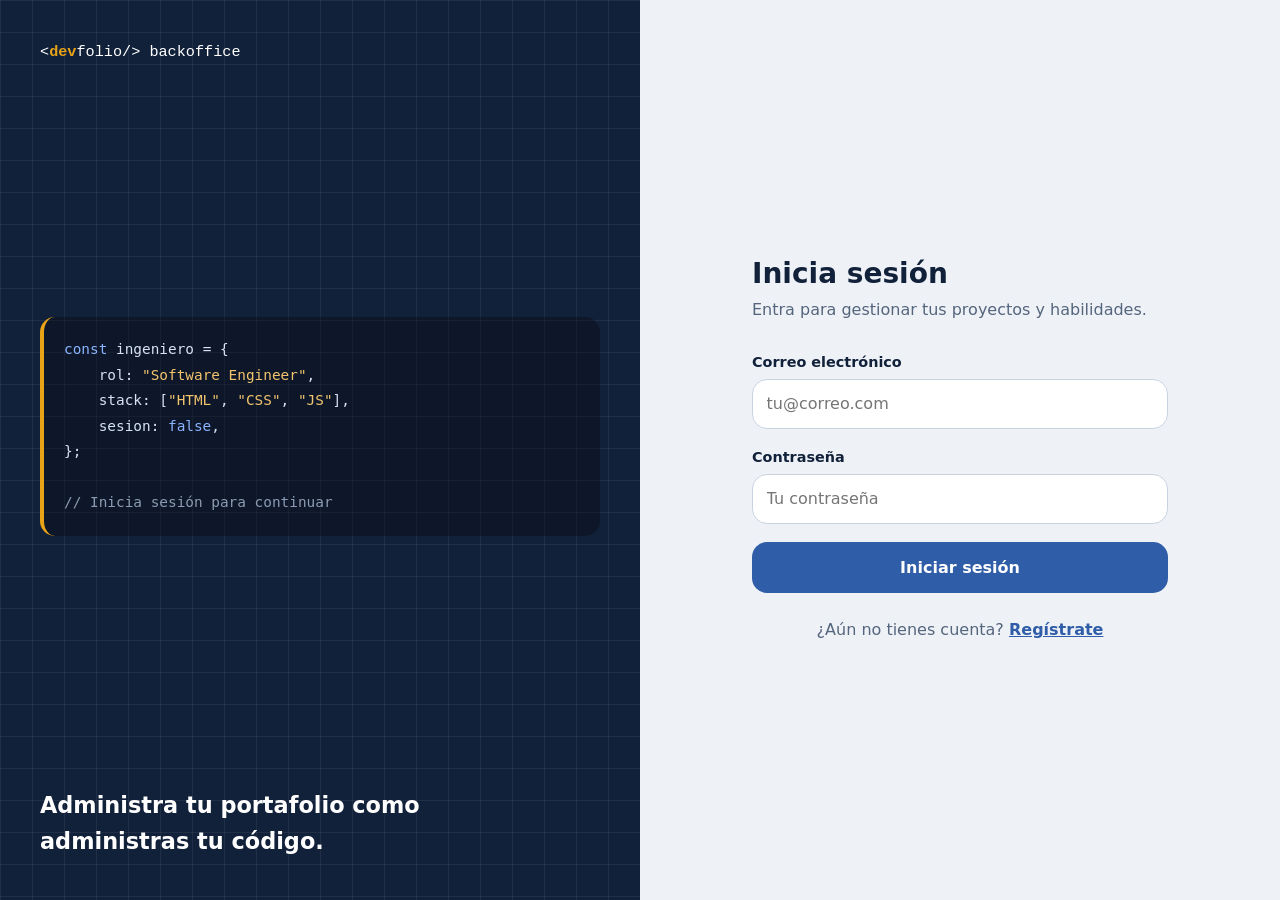
==== backoffice/home.html @ eb41992f "Primer avance proyecto final" ====
<!DOCTYPE html>
<html lang="es">

<head>
  <meta charset="UTF-8">
  <meta name="viewport" content="width=device-width, initial-scale=1.0">
  <meta http-equiv="refresh" content="0; url=login.html">
  <title>Panel - Backoffice</title>
  <link rel="stylesheet" href="css/base.css">
  <link rel="stylesheet" href="css/home.css">
</head>

<body>
  <header class="topbar">
    <p class="brand">&lt;<strong>dev</strong>folio/&gt; backoffice</p>

    <nav aria-label="Principal">
      <ul class="topbar__nav">
        <li><a href="home.html" aria-current="page">Panel</a></li>
        <li><a href="login.html">Cerrar sesión</a></li>
      </ul>
    </nav>
  </header>

  <main class="dashboard">
    <h1>Panel de control</h1>
    <p class="dashboard__intro">Resumen de tu portafolio.</p>

    <section aria-labelledby="resumen-titulo">
      <h2 id="resumen-titulo" class="visually-hidden">Resumen</h2>
      <ul class="stats">
        <li class="stat">
          <span class="stat__value">0</span>
          <span class="stat__label">Proyectos publicados</span>
        </li>
        <li class="stat">
          <span class="stat__value">0</span>
          <span class="stat__label">Habilidades registradas</span>
        </li>
        <li class="stat">
          <span class="stat__value">0</span>
          <span class="stat__label">Experiencias laborales</span>
        </li>
      </ul>
    </section>

    <section class="issues" aria-labelledby="pendientes-titulo">
      <h2 id="pendientes-titulo">Pendientes</h2>
      <ul class="issues__list">
        <li><span class="tag tag--open">abierto</span> Agregar tu primer proyecto</li>
        <li><span class="tag tag--open">abierto</span> Registrar tus habilidades técnicas</li>
        <li><span class="tag tag--open">abierto</span> Completar tu perfil</li>
      </ul>
    </section>
  </main>

  <footer class="footer">
    <p>Backoffice - Ingeniería en Software</p>
  </footer>
</body>

</html>
---- backoffice/css/base.css ----
:root {
  --paper: #eef2f7;
  --ink: #12213a;
  --blue: #2f5da8;
  --blue-dark: #234a8a;
  --amber: #e8a317;
  --muted: #55657d;
  --line: #c9d3e0;
  --white: #ffffff;
  --font-text: system-ui, -apple-system, "Segoe UI", Roboto, sans-serif;
  --font-code: ui-monospace, "SFMono-Regular", Consolas, "Courier New", monospace;
  --radius: 15px;
}

*,
*::before,
*::after {
  box-sizing: border-box;
}

body {
  margin: 0;
  font-family: var(--font-text);
  font-size: 1rem;
  line-height: 1.6;
  color: var(--ink);
  background-color: var(--paper);
}

h1,
h2,
p,
ul {
  margin: 0;
}

ul {
  padding: 0;
  list-style: none;
}

a {
  color: var(--blue);
  font-weight: 600;
}

a:hover {
  color: var(--blue-dark);
}

:focus-visible {
  outline: 3px solid var(--amber);
  outline-offset: 2px;
}

.brand {
  font-family: var(--font-code);
  font-size: 0.95rem;
}

.brand strong {
  color: var(--amber);
}

.field {
  margin-bottom: 1.1rem;
}

.field label {
  display: block;
  margin-bottom: 0.3rem;
  font-weight: 600;
  font-size: 0.9rem;
}

.field input {
  width: 100%;
  padding: 0.7rem 0.85rem;
  font: inherit;
  color: var(--ink);
  background-color: var(--white);
  border: 1px solid var(--line);
  border-radius: var(--radius);
}

.field input:focus-visible {
  border-color: var(--blue);
}

.btn {
  width: 100%;
  padding: 0.8rem 1rem;
  font: inherit;
  font-weight: 700;
  color: var(--white);
  background-color: var(--blue);
  border: none;
  border-radius: var(--radius);
  cursor: pointer;
}

.btn:hover {
  background-color: var(--blue-dark);
}

.visually-hidden {
  position: absolute;
  width: 1px;
  height: 1px;
  overflow: hidden;
  clip: rect(0 0 0 0);
  white-space: nowrap;
}
---- backoffice/css/home.css ----
.topbar {
  display: flex;
  flex-wrap: wrap;
  align-items: center;
  justify-content: space-between;
  gap: 0.75rem;
  padding: 1rem 1.25rem;
  color: var(--white);
  background-color: var(--ink);
}

.topbar__nav {
  display: flex;
  gap: 1.25rem;
}

.topbar__nav a {
  color: #d6e2f5;
  text-decoration: none;
  font-weight: 500;
}

.topbar__nav a:hover,
.topbar__nav a[aria-current="page"] {
  color: var(--amber);
}

.dashboard {
  max-width: 60rem;
  margin: 0 auto;
  padding: 2rem 1.25rem;
}

.dashboard h1 {
  font-size: 1.75rem;
  line-height: 1.2;
}

.dashboard__intro {
  margin: 0.3rem 0 1.75rem;
  color: var(--muted);
}

.stats {
  display: grid;
  grid-template-columns: 1fr;
  gap: 1rem;
}

.stat {
  display: flex;
  flex-direction: column;
  padding: 1.25rem;
  background-color: var(--white);
  border: 1px solid var(--line);
  border-left: 4px solid var(--blue);
  border-radius: var(--radius);
}

.stat__value {
  font-family: var(--font-code);
  font-size: 2rem;
  font-weight: 700;
}

.stat__label {
  color: var(--muted);
}

.issues {
  margin-top: 2.5rem;
}

.issues h2 {
  margin-bottom: 0.75rem;
  font-size: 1.25rem;
}

.issues__list {
  background-color: var(--white);
  border: 1px solid var(--line);
  border-radius: var(--radius);
}

.issues__list li {
  padding: 0.85rem 1rem;
  border-bottom: 1px solid var(--line);
}

.issues__list li:last-child {
  border-bottom: none;
}

.tag {
  display: inline-block;
  margin-right: 0.5rem;
  padding: 0.1rem 0.6rem;
  font-family: var(--font-code);
  font-size: 0.8rem;
  border-radius: 999px;
}

.tag--open {
  color: #6b4a00;
  background-color: #fbe8b8;
}

.footer {
  padding: 1.5rem 1.25rem;
  text-align: center;
  color: var(--muted);
  font-size: 0.9rem;
}

@media (min-width: 700px) {
  .stats {
    grid-template-columns: repeat(3, 1fr);
  }

  .topbar {
    padding: 1rem 2.5rem;
  }
}
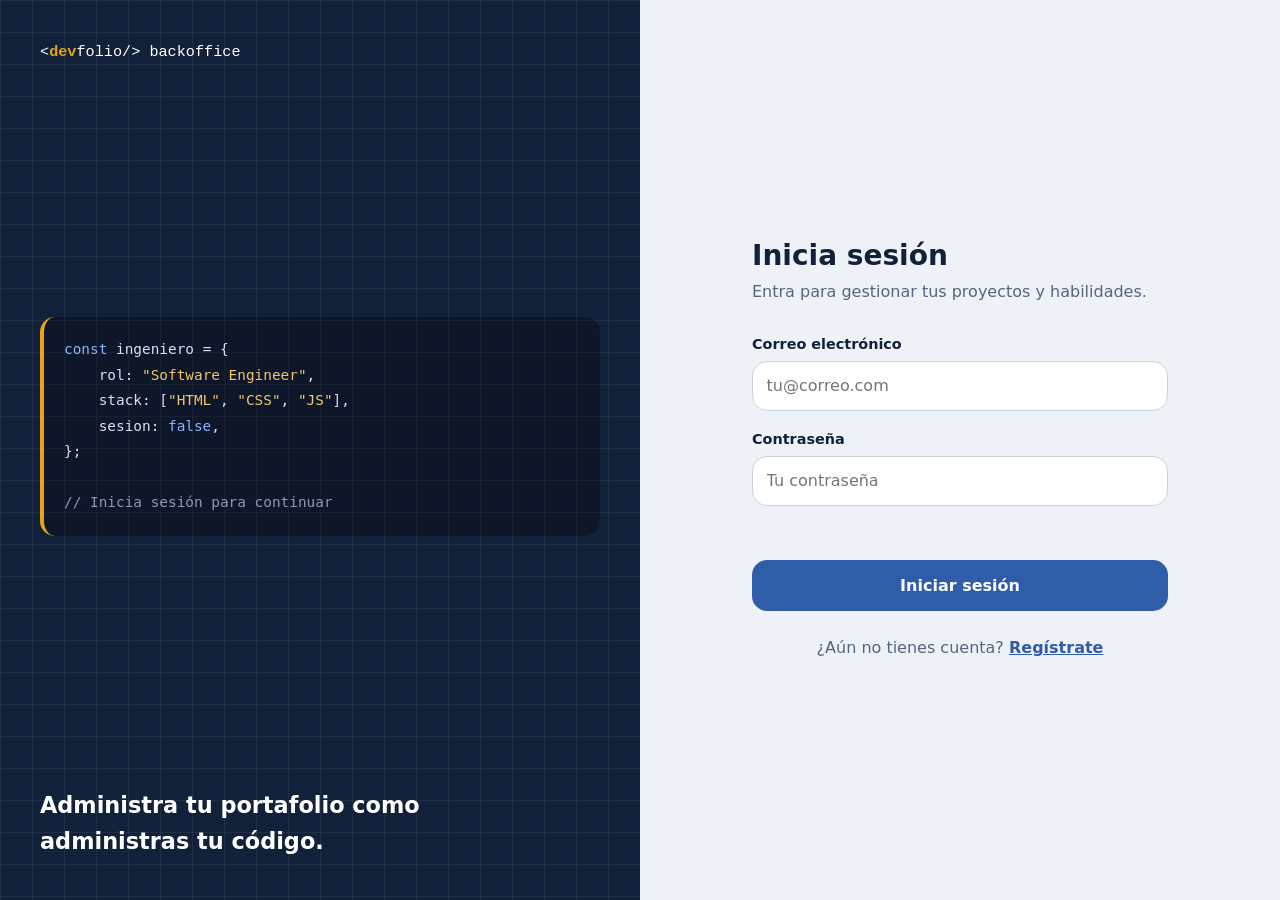
==== commit e2e64cc6: "Segundo avance proyecto final" ====
--- a/backoffice/home.html
+++ b/backoffice/home.html
@@ -4,10 +4,14 @@
 <head>
   <meta charset="UTF-8">
   <meta name="viewport" content="width=device-width, initial-scale=1.0">
-  <meta http-equiv="refresh" content="0; url=login.html">
   <title>Panel - Backoffice</title>
   <link rel="stylesheet" href="css/base.css">
   <link rel="stylesheet" href="css/home.css">
+  <script>
+    if (!localStorage.getItem("authToken")) {
+      window.location.replace("login.html");
+    }
+  </script>
 </head>
 
 <body>
@@ -17,14 +21,14 @@
     <nav aria-label="Principal">
       <ul class="topbar__nav">
         <li><a href="home.html" aria-current="page">Panel</a></li>
-        <li><a href="login.html">Cerrar sesión</a></li>
+        <li><a href="login.html" id="logout">Cerrar sesión</a></li>
       </ul>
     </nav>
   </header>
 
   <main class="dashboard">
     <h1>Panel de control</h1>
-    <p class="dashboard__intro">Resumen de tu portafolio.</p>
+    <p class="dashboard__intro">Administra tus proyectos.</p>
 
     <section aria-labelledby="resumen-titulo">
       <h2 id="resumen-titulo" class="visually-hidden">Resumen</h2>
@@ -44,12 +48,52 @@
       </ul>
     </section>
 
-    <section class="issues" aria-labelledby="pendientes-titulo">
-      <h2 id="pendientes-titulo">Pendientes</h2>
-      <ul class="issues__list">
-        <li><span class="tag tag--open">abierto</span> Agregar tu primer proyecto</li>
-        <li><span class="tag tag--open">abierto</span> Registrar tus habilidades técnicas</li>
-        <li><span class="tag tag--open">abierto</span> Completar tu perfil</li>
+    <section class="projects" aria-labelledby="proyectos-titulo">
+      <div class="projects__header">
+        <h2 id="proyectos-titulo">Mis proyectos</h2>
+        <button type="button" class="btn btn--small" id="btn-nuevo">Agregar proyecto</button>
+      </div>
+
+      <form id="project-form" class="project-form" hidden>
+        <h3 id="form-titulo">Nuevo proyecto</h3>
+
+        <div class="field">
+          <label for="title">Título</label>
+          <input type="text" id="title" required>
+        </div>
+
+        <div class="field">
+          <label for="description">Descripción</label>
+          <textarea id="description" rows="3" required></textarea>
+        </div>
+
+        <div class="field">
+          <label for="technologies">Tecnologías</label>
+          <input type="text" id="technologies" placeholder="HTML, CSS, JavaScript">
+        </div>
+
+        <div class="field">
+          <label for="repository">Repositorio</label>
+          <input type="url" id="repository" placeholder="https://github.com/usuario/...">
+        </div>
+
+        <div class="project-form__buttons">
+          <button type="submit" class="btn btn--small" id="btn-guardar">Guardar</button>
+          <button type="button" class="btn btn--small btn--gray" id="btn-cancelar">Cancelar</button>
+        </div>
+      </form>
+
+      <ul class="projects__list">
+        <li class="project">
+          <h3>Título del proyecto</h3>
+          <p>Descripción breve del proyecto.</p>
+          <p class="project__tech">HTML, CSS, JavaScript</p>
+          <a href="#">Ver repositorio</a>
+          <div class="project__buttons">
+            <button type="button" class="btn btn--small">Actualizar</button>
+            <button type="button" class="btn btn--small btn--danger">Eliminar</button>
+          </div>
+        </li>
       </ul>
     </section>
   </main>
@@ -57,6 +101,7 @@
   <footer class="footer">
     <p>Backoffice - Ingeniería en Software</p>
   </footer>
+  <script src="js/home.js"></script>
 </body>
 
 </html>
--- a/backoffice/css/base.css
+++ b/backoffice/css/base.css
@@ -111,3 +111,15 @@
   clip: rect(0 0 0 0);
   white-space: nowrap;
 }
+
+.form-message {
+  min-height: 1.5rem;
+  margin-bottom: 0.75rem;
+  font-size: 0.9rem;
+  font-weight: 600;
+  color: #b3261e;
+}
+
+.form-message--ok {
+  color: #1b6e3a;
+}
--- a/backoffice/css/home.css
+++ b/backoffice/css/home.css
@@ -67,44 +67,6 @@
   color: var(--muted);
 }
 
-.issues {
-  margin-top: 2.5rem;
-}
-
-.issues h2 {
-  margin-bottom: 0.75rem;
-  font-size: 1.25rem;
-}
-
-.issues__list {
-  background-color: var(--white);
-  border: 1px solid var(--line);
-  border-radius: var(--radius);
-}
-
-.issues__list li {
-  padding: 0.85rem 1rem;
-  border-bottom: 1px solid var(--line);
-}
-
-.issues__list li:last-child {
-  border-bottom: none;
-}
-
-.tag {
-  display: inline-block;
-  margin-right: 0.5rem;
-  padding: 0.1rem 0.6rem;
-  font-family: var(--font-code);
-  font-size: 0.8rem;
-  border-radius: 999px;
-}
-
-.tag--open {
-  color: #6b4a00;
-  background-color: #fbe8b8;
-}
-
 .footer {
   padding: 1.5rem 1.25rem;
   text-align: center;
@@ -112,7 +74,109 @@
   font-size: 0.9rem;
 }
 
+.projects {
+  margin-top: 2.5rem;
+}
+
+.projects__header {
+  display: flex;
+  align-items: center;
+  justify-content: space-between;
+  gap: 1rem;
+  margin-bottom: 1rem;
+}
+
+.projects__header h2 {
+  font-size: 1.25rem;
+}
+
+.btn--small {
+  width: auto;
+  padding: 0.5rem 1rem;
+  font-size: 0.9rem;
+}
+
+.btn--gray {
+  background-color: var(--muted);
+}
+
+.btn--danger {
+  background-color: #b3261e;
+}
+
+.btn--danger:hover {
+  background-color: #8c1d18;
+}
+
+.project-form {
+  margin-bottom: 1.5rem;
+  padding: 1.25rem;
+  background-color: var(--white);
+  border: 1px solid var(--line);
+  border-radius: var(--radius);
+}
+
+.project-form h3 {
+  margin-bottom: 1rem;
+}
+
+.project-form textarea {
+  width: 100%;
+  padding: 0.7rem 0.85rem;
+  font: inherit;
+  color: var(--ink);
+  border: 1px solid var(--line);
+  border-radius: var(--radius);
+}
+
+.project-form__buttons {
+  display: flex;
+  gap: 0.75rem;
+}
+
+.projects__list {
+  display: grid;
+  grid-template-columns: 1fr;
+  gap: 1rem;
+}
+
+.project {
+  display: flex;
+  flex-direction: column;
+  gap: 0.5rem;
+  padding: 1.25rem;
+  background-color: var(--white);
+  border: 1px solid var(--line);
+  border-left: 4px solid var(--amber);
+  border-radius: var(--radius);
+}
+
+.project h3 {
+  font-size: 1.1rem;
+}
+
+.project__tech {
+  font-family: var(--font-code);
+  font-size: 0.85rem;
+  color: var(--blue);
+}
+
+.project__buttons {
+  display: flex;
+  gap: 0.5rem;
+  margin-top: auto;
+  padding-top: 0.5rem;
+}
+
+.projects__empty {
+  color: var(--muted);
+}
+
 @media (min-width: 700px) {
+  .projects__list {
+    grid-template-columns: repeat(2, 1fr);
+  }
+
   .stats {
     grid-template-columns: repeat(3, 1fr);
   }
